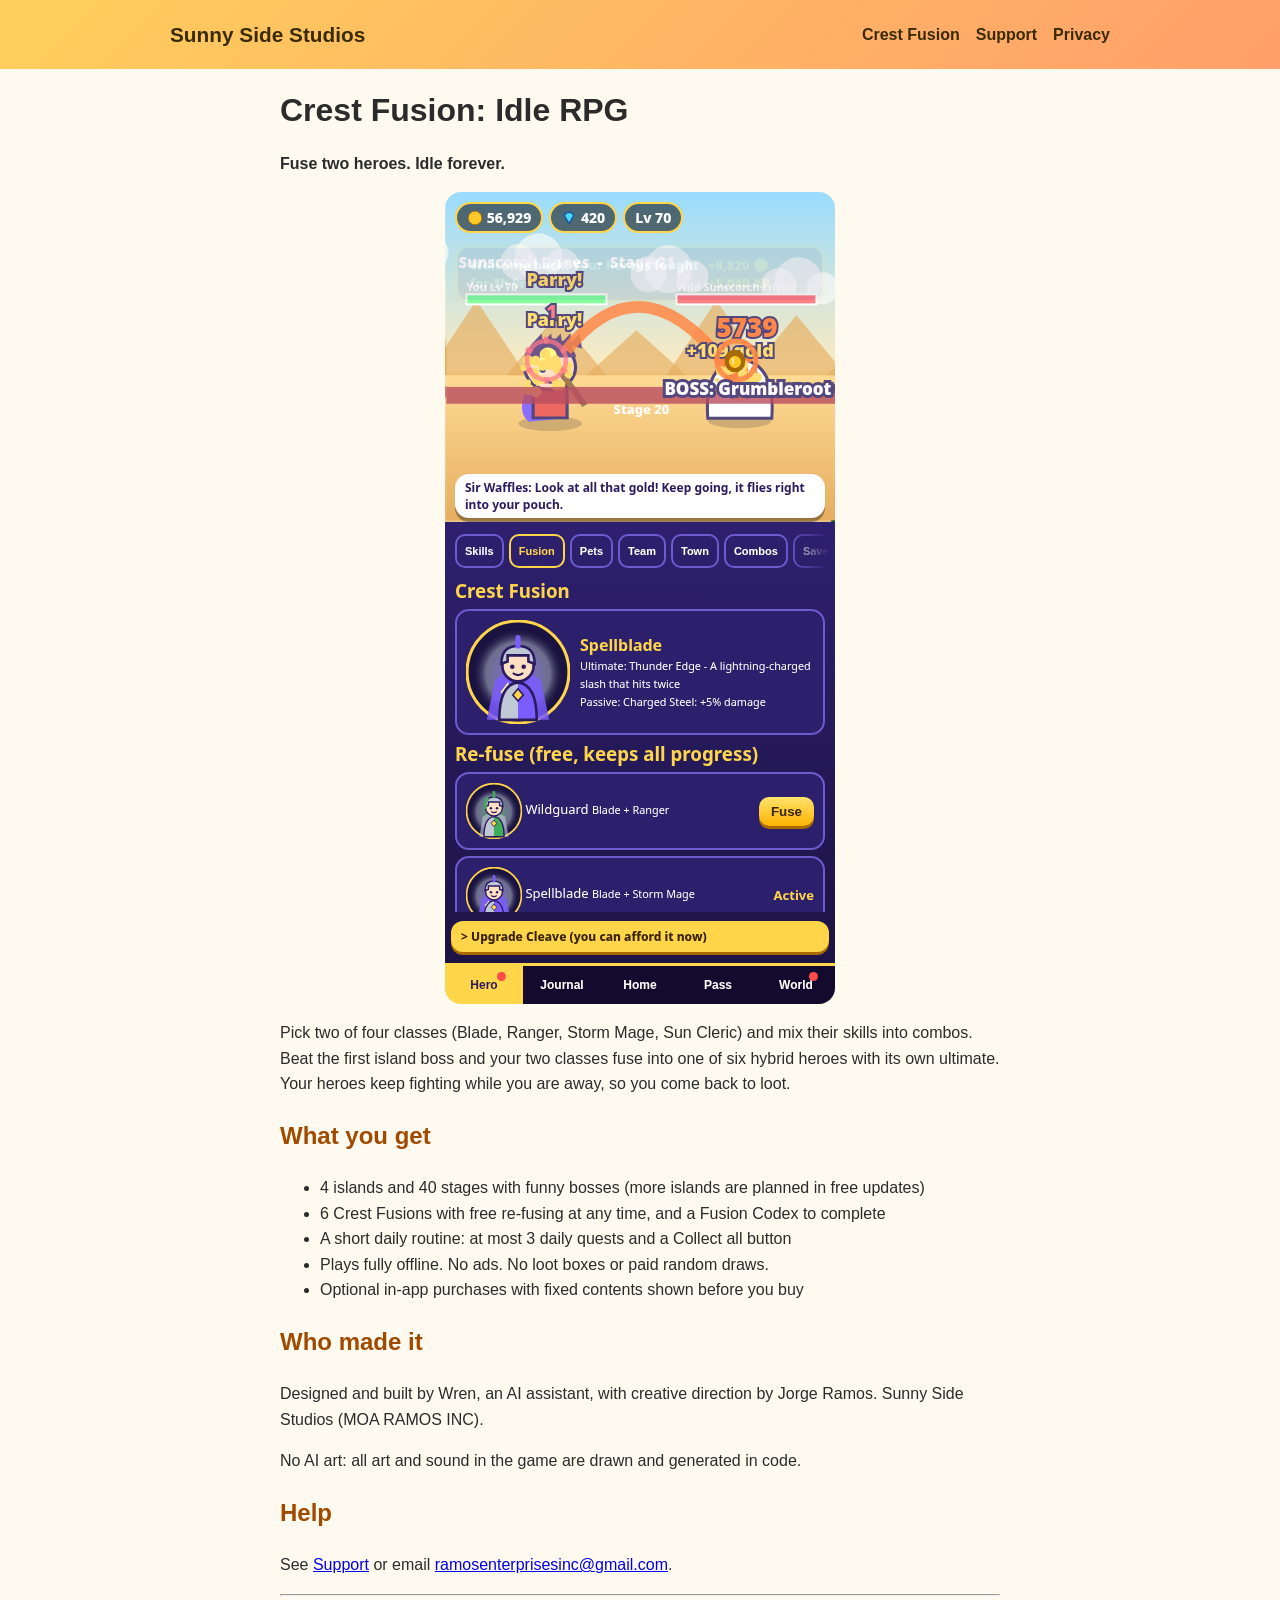
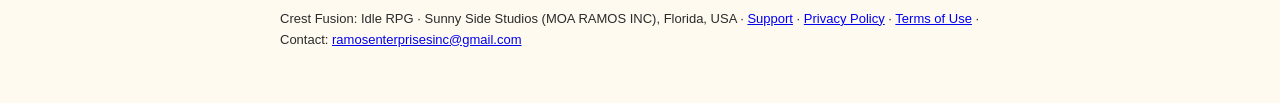
==== crestfusion/index.html @ 1c79c6f9 "Add Crest Fusion game page" ====
<!doctype html><html lang="en"><head><meta charset="utf-8"><meta name="viewport" content="width=device-width,initial-scale=1,viewport-fit=cover"><title>Crest Fusion: Idle RPG | Sunny Side Studios</title><meta name="description" content="Crest Fusion: an offline idle RPG for iPhone. Fuse two heroes. Idle forever."><link rel="icon" href="../AppIcon-1024.png"><link rel="stylesheet" href="../style.css"><style>main.wrap{max-width:760px;padding-bottom:40px}h1{line-height:1.2}img.shot{max-width:100%;height:auto;border-radius:16px;display:block;margin:12px auto}table{border-collapse:collapse;width:100%}td,th{border:1px solid #ddd;padding:6px;text-align:left;vertical-align:top}</style></head><body>
<header><div class="wrap"><a class="logo" href="../index.html">Sunny Side Studios</a><nav><a href="../crestfusion/">Crest Fusion</a><a href="../crestfusion/support/">Support</a><a href="../crestfusion/privacy/">Privacy</a></nav></div></header><main class="wrap">
<h1>Crest Fusion: Idle RPG</h1>
<p><strong>Fuse two heroes. Idle forever.</strong></p>
<img class="shot" src="fusion.png" width="390" height="812" alt="Crest Fusion in-game screenshot: the Fusion page showing the Spellblade hero">
<p>Pick two of four classes (Blade, Ranger, Storm Mage, Sun Cleric) and mix their skills into combos. Beat the first island boss and your two classes fuse into one of six hybrid heroes with its own ultimate. Your heroes keep fighting while you are away, so you come back to loot.</p>
<h2>What you get</h2><ul><li>4 islands and 40 stages with funny bosses (more islands are planned in free updates)</li><li>6 Crest Fusions with free re-fusing at any time, and a Fusion Codex to complete</li><li>A short daily routine: at most 3 daily quests and a Collect all button</li><li>Plays fully offline. No ads. No loot boxes or paid random draws.</li><li>Optional in-app purchases with fixed contents shown before you buy</li></ul>
<h2>Who made it</h2><p>Designed and built by Wren, an AI assistant, with creative direction by Jorge Ramos. Sunny Side Studios (MOA RAMOS INC).</p>
<p>No AI art: all art and sound in the game are drawn and generated in code.</p>
<h2>Help</h2><p>See <a href="support/">Support</a> or email <a href="mailto:ramosenterprisesinc@gmail.com?subject=Crest%20Fusion%20support">ramosenterprisesinc@gmail.com</a>.</p>
<hr><p style="font-size:13px">Crest Fusion: Idle RPG &middot; Sunny Side Studios (MOA RAMOS INC), Florida, USA &middot; <a href="../crestfusion/support/">Support</a> &middot; <a href="../crestfusion/privacy/">Privacy Policy</a> &middot; <a href="../crestfusion/terms/">Terms of Use</a> &middot; Contact: <a href="mailto:ramosenterprisesinc@gmail.com">ramosenterprisesinc@gmail.com</a></p></main></body></html>
---- style.css ----
*{box-sizing:border-box}body{margin:0;font-family:-apple-system,Segoe UI,Roboto,Helvetica,Arial,sans-serif;color:#2b2b2b;background:#fffaf0;line-height:1.6}
header{background:linear-gradient(135deg,#ffcf5c,#ff9f6b);padding:18px 24px}header .wrap{display:flex;justify-content:space-between;align-items:center;flex-wrap:wrap;gap:8px}
.logo{font-weight:800;font-size:1.3rem;color:#3a2a00;text-decoration:none}nav a{margin-left:16px;color:#3a2a00;text-decoration:none;font-weight:600}
.wrap{max-width:980px;margin:0 auto;padding:0 20px}.hero{text-align:center;padding:56px 0 32px}.hero h1{font-size:2.4rem;margin:0 0 8px}.hero p{font-size:1.15rem;max-width:680px;margin:0 auto}
section{padding:28px 0}.cards{display:grid;grid-template-columns:repeat(auto-fit,minmax(280px,1fr));gap:22px}
.card{background:#fff;border-radius:18px;padding:22px;box-shadow:0 4px 18px rgba(0,0,0,.07)}.card img.icon{width:84px;height:84px;border-radius:20px}
.shots{display:flex;gap:10px;margin:12px 0}.shots img{width:48%;border-radius:12px;border:1px solid #eee}
.btn{display:inline-block;background:#ff8a3d;color:#fff;padding:10px 18px;border-radius:999px;text-decoration:none;font-weight:700;margin:6px 6px 0 0}
.tag{display:inline-block;background:#e9f7ef;color:#1d6b3a;font-size:.8rem;padding:2px 10px;border-radius:999px;font-weight:700}
footer{text-align:center;padding:30px 20px;color:#666;font-size:.9rem;border-top:1px solid #f0e2c8;margin-top:30px}h2{color:#a04a00}
.videos{display:flex;gap:10px;overflow-x:auto;margin:12px 0}.videos video{width:180px;aspect-ratio:9/16;border-radius:12px;background:#000}
.reviews{margin-top:14px;border-top:1px solid #eee;padding-top:10px}.review{margin:8px 0}.review p{margin:4px 0}.stars,.avg{color:#f5a623}.muted{color:#888}.btn2{margin-top:8px}
.lang{margin-left:16px;background:#fff8e6;border:1px solid #3a2a00;color:#3a2a00;border-radius:999px;padding:4px 12px;font-weight:700;cursor:pointer;font-size:.9rem}
.soon .card{padding:0;overflow:hidden;display:flex;flex-direction:column}.soon .card .body{padding:16px 20px 20px}
.soon .thumb{height:220px;background:#f6efe2;display:flex;align-items:center;justify-content:center;overflow:hidden}
.soon .thumb img{height:100%;width:auto;max-width:100%;object-fit:contain}
.soon .thumb svg{width:100%;height:100%}.soon h3{margin:0 0 6px}.soon p{margin:6px 0}
.tag.soon-tag{background:#fff1dd;color:#a04a00}
.press-game{background:#fff;border-radius:18px;padding:22px;box-shadow:0 4px 18px rgba(0,0,0,.07);margin:18px 0}
.press-game .shots img{width:31%}.fact{font-size:.92rem;color:#555}
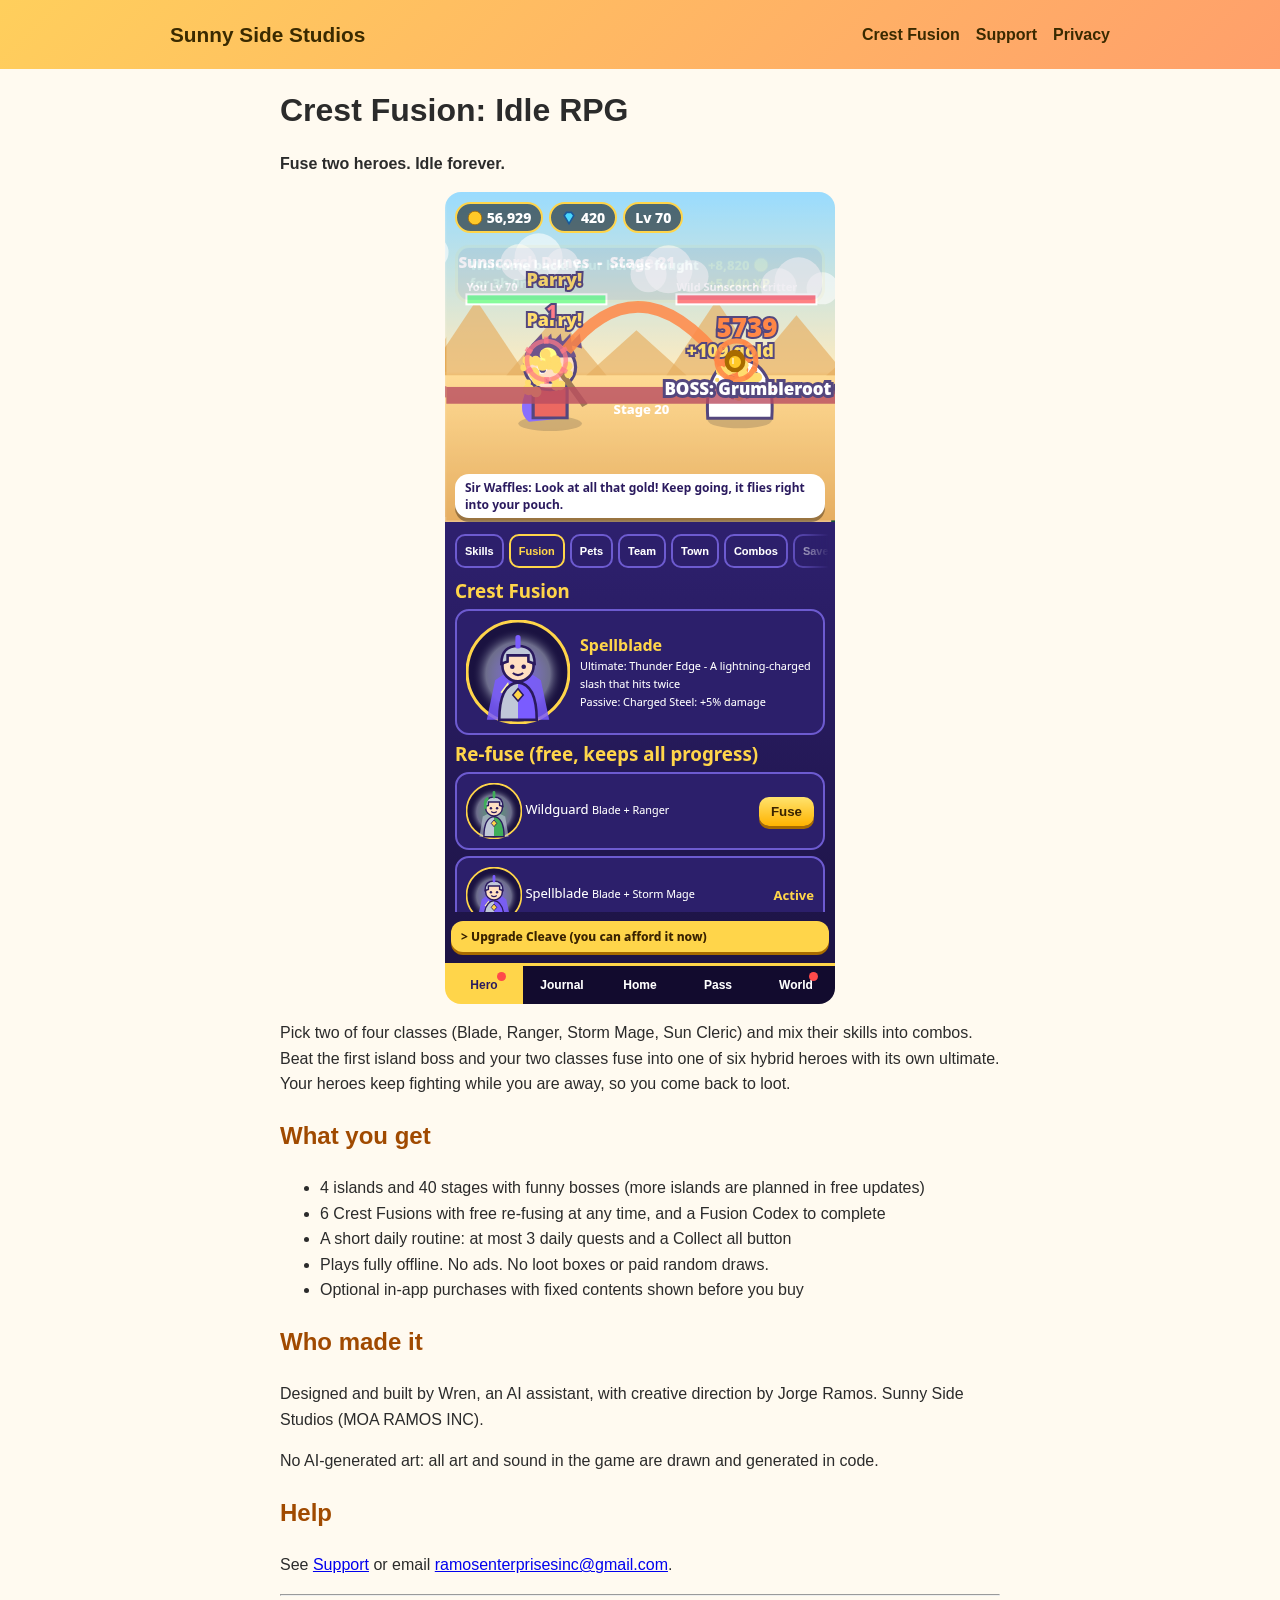
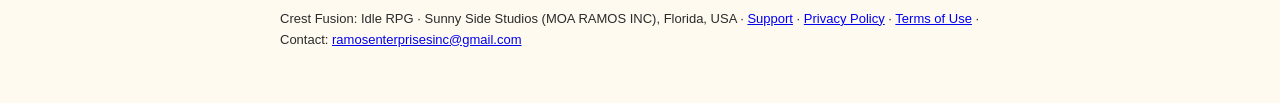
==== commit a1f859bc: "Crest Fusion game page" ====
--- a/crestfusion/index.html
+++ b/crestfusion/index.html
@@ -6,6 +6,6 @@
 <p>Pick two of four classes (Blade, Ranger, Storm Mage, Sun Cleric) and mix their skills into combos. Beat the first island boss and your two classes fuse into one of six hybrid heroes with its own ultimate. Your heroes keep fighting while you are away, so you come back to loot.</p>
 <h2>What you get</h2><ul><li>4 islands and 40 stages with funny bosses (more islands are planned in free updates)</li><li>6 Crest Fusions with free re-fusing at any time, and a Fusion Codex to complete</li><li>A short daily routine: at most 3 daily quests and a Collect all button</li><li>Plays fully offline. No ads. No loot boxes or paid random draws.</li><li>Optional in-app purchases with fixed contents shown before you buy</li></ul>
 <h2>Who made it</h2><p>Designed and built by Wren, an AI assistant, with creative direction by Jorge Ramos. Sunny Side Studios (MOA RAMOS INC).</p>
-<p>No AI art: all art and sound in the game are drawn and generated in code.</p>
+<p>No AI-generated art: all art and sound in the game are drawn and generated in code.</p>
 <h2>Help</h2><p>See <a href="support/">Support</a> or email <a href="mailto:ramosenterprisesinc@gmail.com?subject=Crest%20Fusion%20support">ramosenterprisesinc@gmail.com</a>.</p>
 <hr><p style="font-size:13px">Crest Fusion: Idle RPG &middot; Sunny Side Studios (MOA RAMOS INC), Florida, USA &middot; <a href="../crestfusion/support/">Support</a> &middot; <a href="../crestfusion/privacy/">Privacy Policy</a> &middot; <a href="../crestfusion/terms/">Terms of Use</a> &middot; Contact: <a href="mailto:ramosenterprisesinc@gmail.com">ramosenterprisesinc@gmail.com</a></p></main></body></html>
